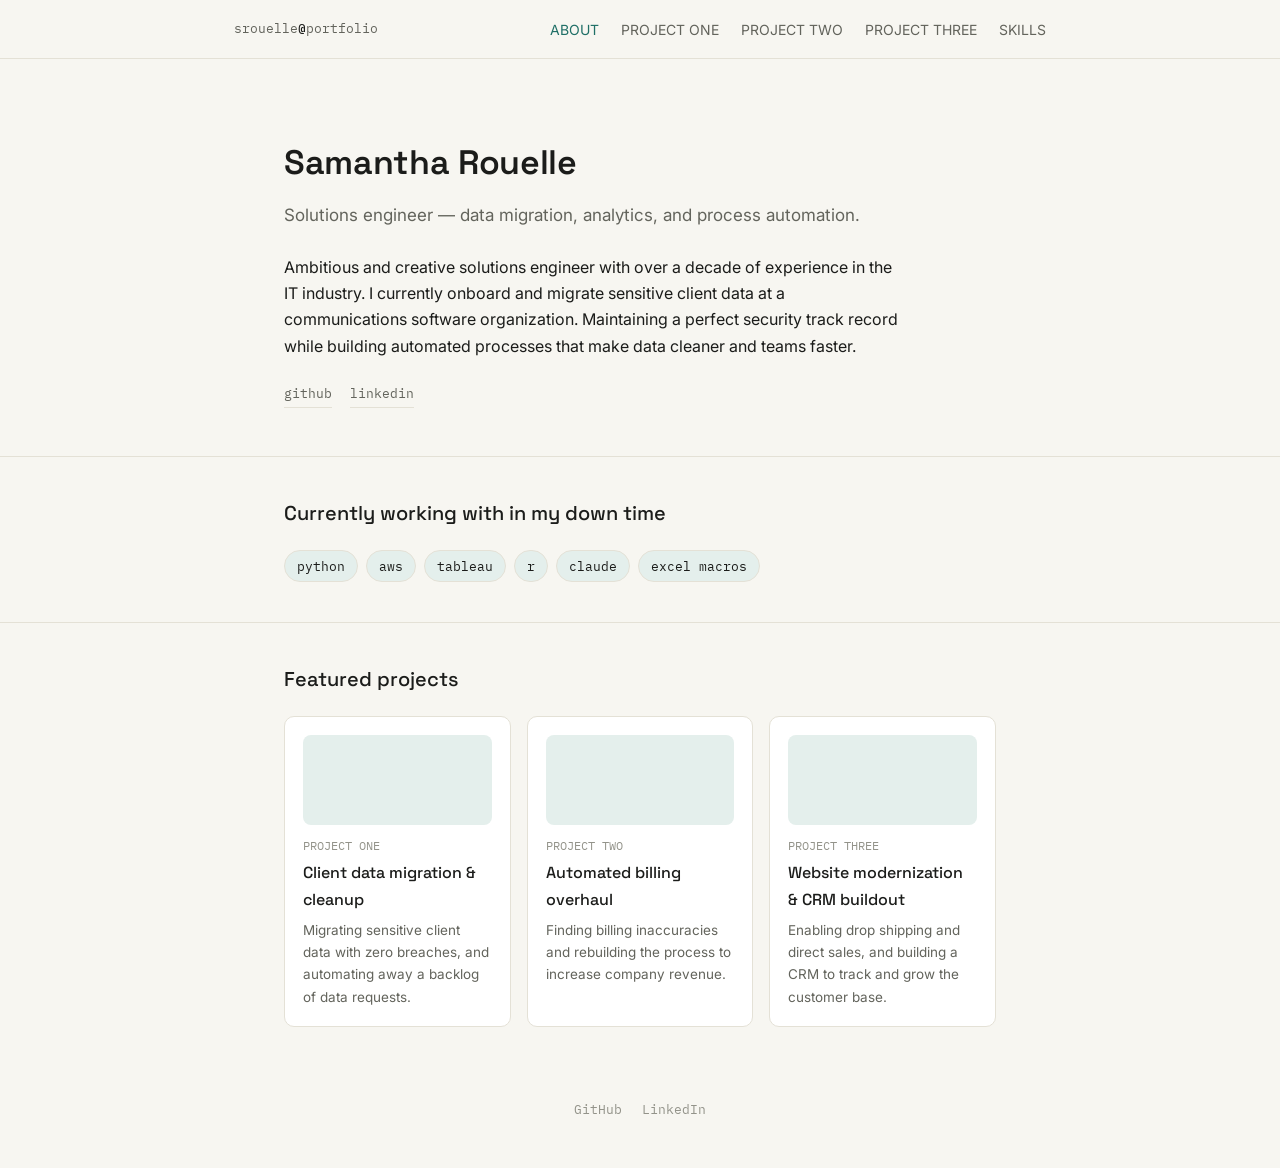
==== index.html @ 9bb2202b "Update index.html" ====
<!DOCTYPE html>
<html lang="en">
<head>
<meta charset="UTF-8">
<meta name="viewport" content="width=device-width, initial-scale=1.0">
<title>Samantha Rouelle — Solutions Engineer</title>
<link rel="stylesheet" href="style.css">
</head>
<body>

<nav class="site-nav">
  <div class="wrap">
    <div class="brand">srouelle<strong>@</strong>portfolio<strong></strong></div>
    <ul>
      <li><a href="index.html" aria-current="page">ABOUT</a></li>
      <li><a href="project1.html">PROJECT ONE</a></li>
      <li><a href="project2.html">PROJECT TWO</a></li>
      <li><a href="project3.html">PROJECT THREE</a></li>
      <li><a href="skills.html">SKILLS</a></li>
    </ul>
  </div>
</nav>

<header class="hero">
  <div class="wrap">
    <p class="eyebrow"></p>
    <h1>Samantha Rouelle</h1>
    <p class="role">Solutions engineer — data migration, analytics, and process automation.</p>
    <p class="bio">
Ambitious and creative solutions engineer with over a decade of experience in the IT industry.
      I currently onboard and migrate sensitive client data at a communications software organization.
    Maintaining a perfect security track record while building automated processes that make data cleaner and teams faster.
    </p>
    <div class="links-row">
      <a href="https://github.com/srouelle" target="_blank" rel="noopener">github</a>
      <a href="https://www.linkedin.com/in/samantha-rouelle-526ba9296/" target="_blank" rel="noopener">linkedin</a>
    </div>
  </div>
</header>

<section class="block">
  <div class="wrap">
    <h2 class="section-title">Currently working with in my down time</h2>
    <div class="tags">
      <span class="tag">python</span>
      <span class="tag">aws</span>
      <span class="tag">tableau</span>
      <span class="tag">r</span>
      <span class="tag">claude</span>
      <span class="tag">excel macros</span>
    </div>
  </div>
</section>

<section class="block">
  <div class="wrap">
    <h2 class="section-title">Featured projects</h2>
    <div class="card-grid">
      <a class="card" href="project1.html">
        <div class="thumb"></div>
        <p class="card-eyebrow">PROJECT ONE</p>
        <h3>Client data migration &amp; cleanup</h3>
        <p>Migrating sensitive client data with zero breaches, and automating away a backlog of data requests.</p>
      </a>
      <a class="card" href="project2.html">
        <div class="thumb"></div>
        <p class="card-eyebrow">PROJECT TWO</p>
        <h3>Automated billing overhaul</h3>
        <p>Finding billing inaccuracies and rebuilding the process to increase company revenue.</p>
      </a>
      <a class="card" href="project3.html">
        <div class="thumb"></div>
        <p class="card-eyebrow">PROJECT THREE</p>
        <h3>Website modernization &amp; CRM buildout</h3>
        <p>Enabling drop shipping and direct sales, and building a CRM to track and grow the customer base.</p>
      </a>
    </div>
  </div>
</section>

<footer>
  <div class="wrap">
    <div class="foot-links">
      <a href="https://github.com/srouelle" target="_blank" rel="noopener">GitHub</a>
      <a href="https://www.linkedin.com/in/samantha-rouelle-526ba9296/" target="_blank" rel="noopener">LinkedIn</a>
    </div>
  </div>
</footer>

</body>
</html>
---- style.css ----
@import url('https://fonts.googleapis.com/css2?family=Space+Grotesk:wght@500;600&family=Inter:wght@400;500&family=IBM+Plex+Mono:wght@400;500&display=swap');

:root {
  --bg: #F7F6F1;
  --surface: #FFFFFF;
  --text-primary: #1B1C1A;
  --text-secondary: #63645C;
  --text-muted: #93938A;
  --accent: #1F6F66;
  --accent-soft: #E4EFEC;
  --border: #E4E1D6;
  --font-display: 'Space Grotesk', sans-serif;
  --font-body: 'Inter', sans-serif;
  --font-mono: 'IBM Plex Mono', monospace;
  --radius: 10px;
  --max-width: 760px;
}

* { box-sizing: border-box; }

body {
  margin: 0;
  background: var(--bg);
  color: var(--text-primary);
  font-family: var(--font-body);
  font-size: 16px;
  line-height: 1.65;
  -webkit-font-smoothing: antialiased;
}

a { color: inherit; text-decoration: none; }

.wrap {
  max-width: var(--max-width);
  margin: 0 auto;
  padding: 0 24px;
}

/* Nav */
.site-nav {
  border-bottom: 1px solid var(--border);
  position: sticky;
  top: 0;
  background: rgba(247, 246, 241, 0.92);
  backdrop-filter: blur(6px);
  z-index: 10;
}

.site-nav .wrap {
  display: flex;
  align-items: center;
  justify-content: space-between;
  padding-top: 16px;
  padding-bottom: 16px;
  max-width: 860px;
}

.site-nav .brand {
  font-family: var(--font-mono);
  font-size: 13px;
  color: var(--text-secondary);
}

.site-nav .brand strong {
  color: var(--text-primary);
  font-weight: 500;
}

.site-nav ul {
  list-style: none;
  display: flex;
  gap: 22px;
  margin: 0;
  padding: 0;
}

.site-nav a {
  font-size: 14px;
  color: var(--text-secondary);
  transition: color 0.15s ease;
}

.site-nav a:hover,
.site-nav a[aria-current="page"] {
  color: var(--accent);
}

/* Eyebrow / mono labels */
.eyebrow {
  font-family: var(--font-mono);
  font-size: 13px;
  color: var(--accent);
  margin: 0 0 12px;
}

/* Hero */
.hero {
  padding: 64px 0 48px;
  border-bottom: 1px solid var(--border);
}

.hero h1 {
  font-family: var(--font-display);
  font-weight: 600;
  font-size: 34px;
  margin: 0 0 10px;
  letter-spacing: -0.01em;
}

.hero .role {
  font-size: 17px;
  color: var(--text-secondary);
  margin: 0 0 24px;
}

.hero .bio {
  max-width: 620px;
  color: var(--text-primary);
}

.links-row {
  display: flex;
  gap: 18px;
  margin-top: 24px;
  font-family: var(--font-mono);
  font-size: 13px;
}

.links-row a {
  color: var(--text-secondary);
  border-bottom: 1px solid var(--border);
  padding-bottom: 2px;
}

.links-row a:hover { color: var(--accent); border-color: var(--accent); }

/* Sections */
section.block {
  padding: 40px 0;
  border-bottom: 1px solid var(--border);
}

section.block:last-of-type { border-bottom: none; }

h2.section-title {
  font-family: var(--font-display);
  font-weight: 500;
  font-size: 20px;
  margin: 0 0 20px;
}

/* Tag pills */
.tags {
  display: flex;
  flex-wrap: wrap;
  gap: 8px;
}

.tag {
  font-family: var(--font-mono);
  font-size: 12.5px;
  color: var(--text-primary);
  background: var(--accent-soft);
  border: 1px solid var(--border);
  border-radius: 999px;
  padding: 5px 12px;
}

/* Skill groups */
.skill-group { margin-bottom: 32px; }
.skill-group:last-child { margin-bottom: 0; }
.skill-group h3 {
  font-family: var(--font-mono);
  font-weight: 400;
  font-size: 13px;
  color: var(--text-muted);
  margin: 0 0 12px;
  text-transform: lowercase;
}

/* Project cards grid */
.card-grid {
  display: grid;
  grid-template-columns: repeat(auto-fit, minmax(200px, 1fr));
  gap: 16px;
}

.card {
  background: var(--surface);
  border: 1px solid var(--border);
  border-radius: var(--radius);
  padding: 18px;
  transition: border-color 0.15s ease, transform 0.15s ease;
}

.card:hover {
  border-color: var(--accent);
  transform: translateY(-2px);
}

.card .thumb {
  height: 90px;
  background: var(--accent-soft);
  border-radius: 8px;
  margin-bottom: 12px;
}

.card .card-eyebrow {
  font-family: var(--font-mono);
  font-size: 11.5px;
  color: var(--text-muted);
  margin: 0 0 4px;
}

.card h3 {
  font-family: var(--font-display);
  font-weight: 500;
  font-size: 16px;
  margin: 0 0 6px;
}

.card p {
  font-size: 13.5px;
  color: var(--text-secondary);
  margin: 0;
}

/* Project page specifics */
.project-hero {
  padding: 56px 0 36px;
  border-bottom: 1px solid var(--border);
}

.project-hero h1 {
  font-family: var(--font-display);
  font-weight: 600;
  font-size: 30px;
  margin: 0 0 10px;
}

.project-hero .summary {
  font-size: 16px;
  color: var(--text-secondary);
  max-width: 600px;
  margin: 0 0 20px;
}

.meta-row {
  display: flex;
  flex-wrap: wrap;
  gap: 10px;
  align-items: center;
}

.meta-links {
  display: flex;
  gap: 16px;
  font-family: var(--font-mono);
  font-size: 13px;
  margin-top: 18px;
}

.meta-links a {
  color: var(--accent);
  border-bottom: 1px solid var(--accent);
  padding-bottom: 1px;
}

.media-placeholder {
  height: 280px;
  background: var(--accent-soft);
  border: 1px dashed var(--border);
  border-radius: var(--radius);
  display: flex;
  align-items: center;
  justify-content: center;
  font-family: var(--font-mono);
  font-size: 13px;
  color: var(--text-muted);
  margin: 8px 0 0;
}

.stage {
  margin-bottom: 24px;
}

.stage:last-child { margin-bottom: 0; }

.stage h3 {
  font-family: var(--font-mono);
  font-weight: 500;
  font-size: 13px;
  color: var(--accent);
  margin: 0 0 8px;
  text-transform: lowercase;
}

.stage p { margin: 0; color: var(--text-primary); }

.back-link {
  display: inline-block;
  margin-top: 40px;
  font-family: var(--font-mono);
  font-size: 13px;
  color: var(--text-secondary);
}

.back-link:hover { color: var(--accent); }

/* Footer */
footer {
  padding: 32px 0 48px;
  text-align: center;
}

footer .wrap { max-width: 860px; }

footer .foot-links {
  display: flex;
  justify-content: center;
  gap: 20px;
  font-family: var(--font-mono);
  font-size: 12.5px;
  color: var(--text-muted);
}

footer .foot-links a:hover { color: var(--accent); }

/* Responsive */
@media (max-width: 600px) {
  .site-nav .wrap { flex-direction: column; align-items: flex-start; gap: 12px; }
  .site-nav ul { gap: 14px; flex-wrap: wrap; }
  .hero h1 { font-size: 28px; }
}

/* Reduced motion */
@media (prefers-reduced-motion: reduce) {
  .card { transition: none; }
}

/* Focus visibility */
a:focus-visible {
  outline: 2px solid var(--accent);
  outline-offset: 2px;
  border-radius: 2px;
}
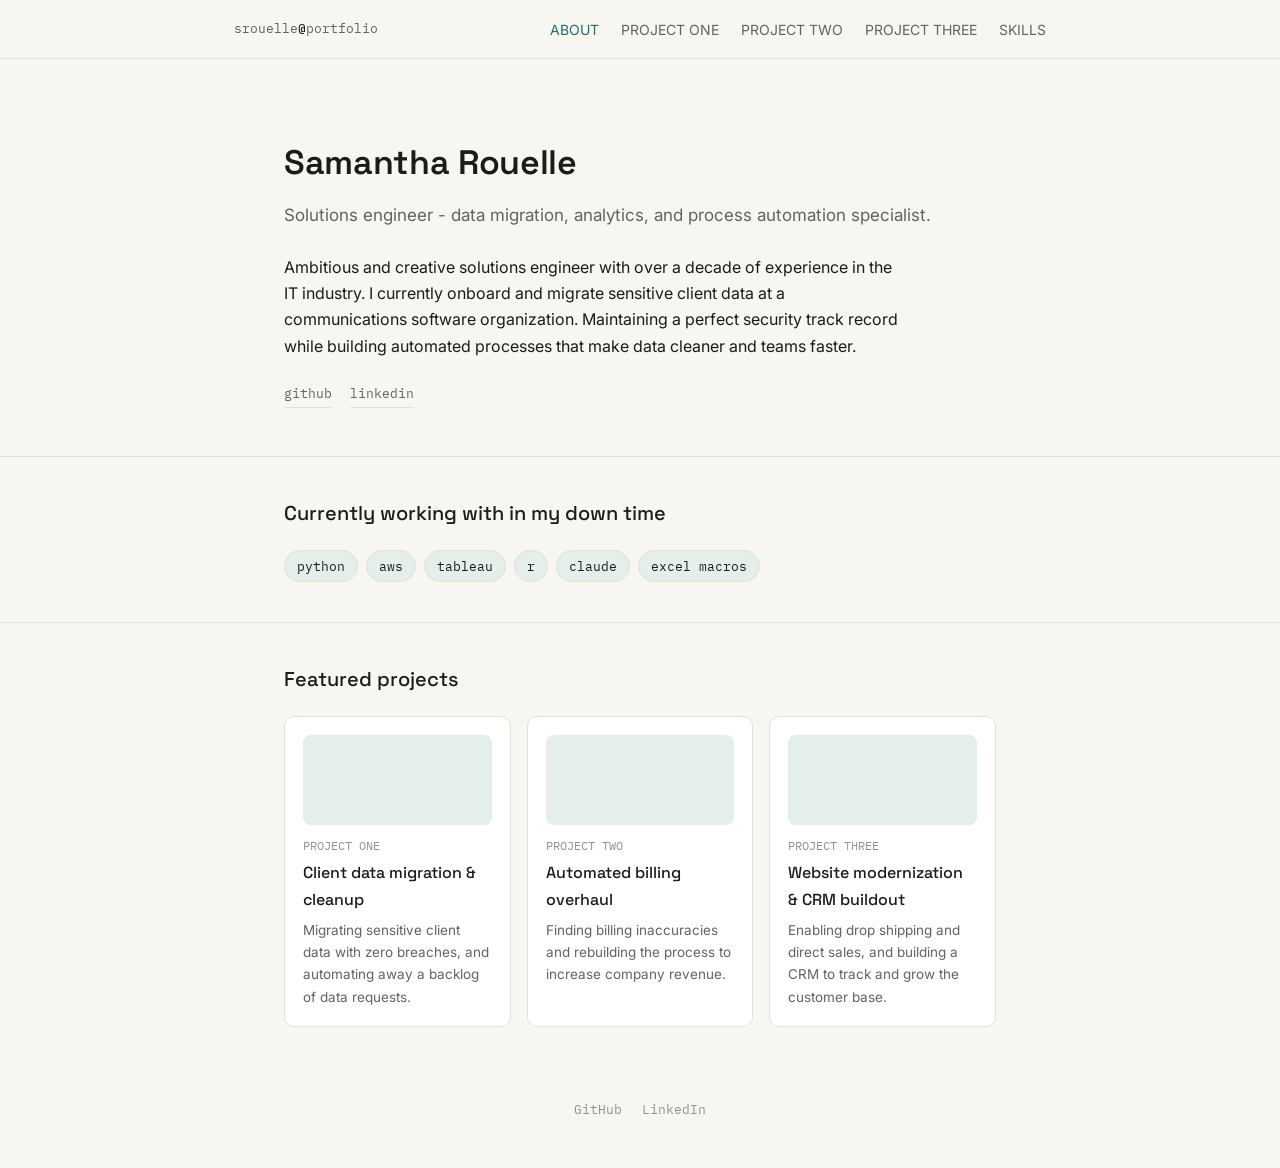
==== commit be441a2d: "Update index.html" ====
--- a/index.html
+++ b/index.html
@@ -3,7 +3,7 @@
 <head>
 <meta charset="UTF-8">
 <meta name="viewport" content="width=device-width, initial-scale=1.0">
-<title>Samantha Rouelle — Solutions Engineer</title>
+<title>Samantha Rouelle - Solutions Engineer</title>
 <link rel="stylesheet" href="style.css">
 </head>
 <body>
@@ -25,7 +25,7 @@
   <div class="wrap">
     <p class="eyebrow"></p>
     <h1>Samantha Rouelle</h1>
-    <p class="role">Solutions engineer — data migration, analytics, and process automation.</p>
+    <p class="role">Solutions engineer - data migration, analytics, and process automation specialist.</p>
     <p class="bio">
 Ambitious and creative solutions engineer with over a decade of experience in the IT industry.
       I currently onboard and migrate sensitive client data at a communications software organization.
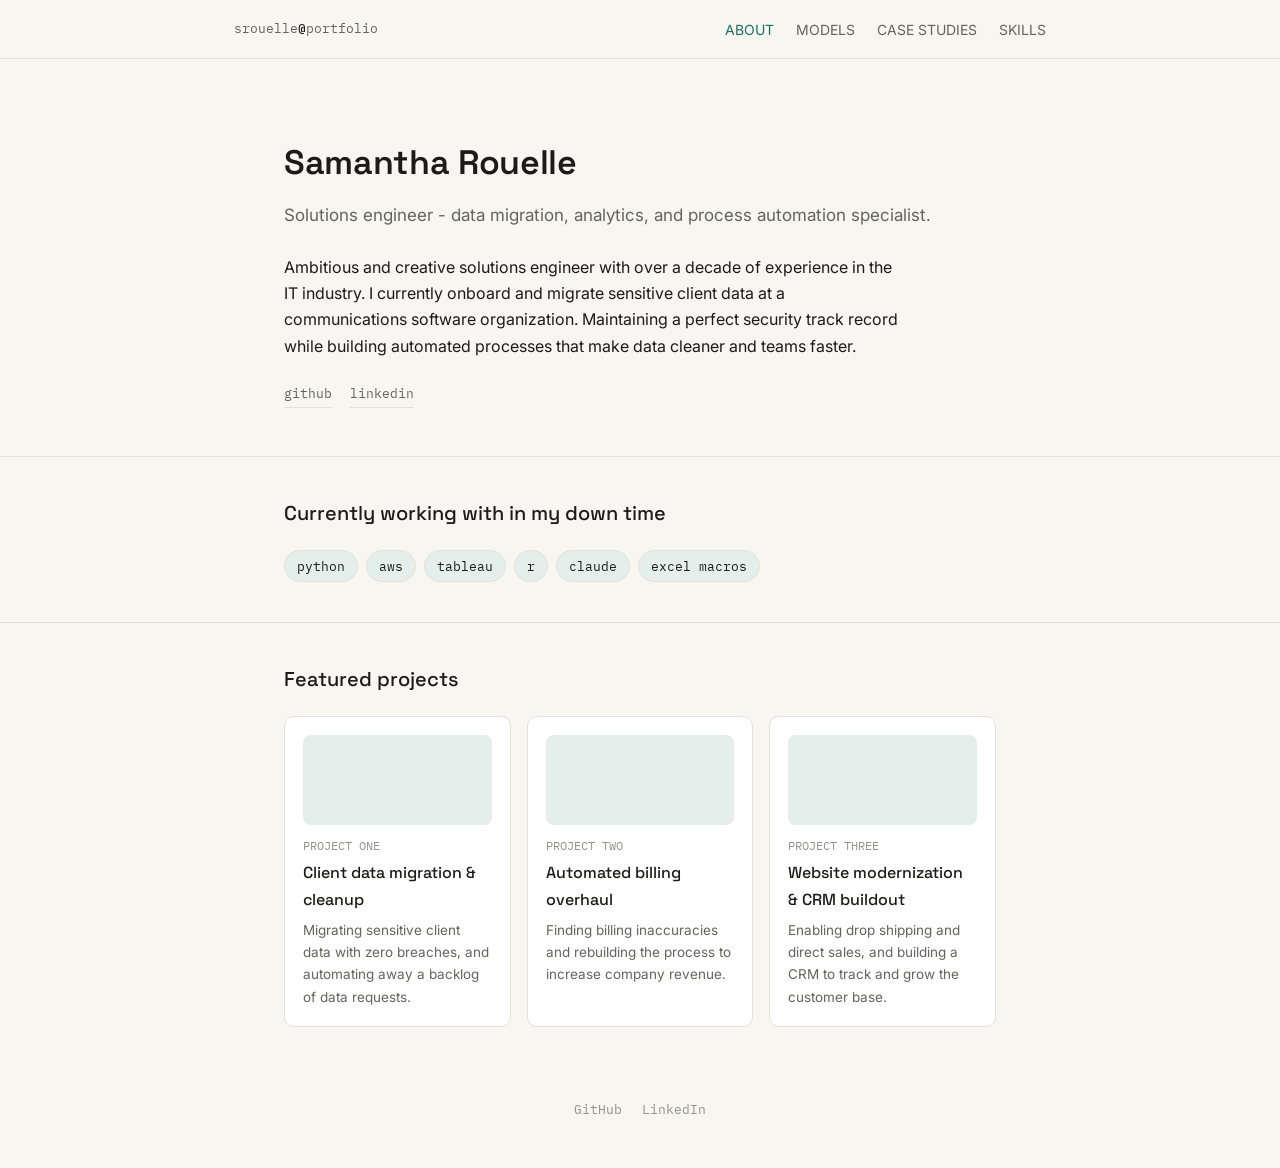
==== commit 820bffb6: "Update index.html" ====
--- a/index.html
+++ b/index.html
@@ -13,9 +13,8 @@
     <div class="brand">srouelle<strong>@</strong>portfolio<strong></strong></div>
     <ul>
       <li><a href="index.html" aria-current="page">ABOUT</a></li>
-      <li><a href="project1.html">PROJECT ONE</a></li>
-      <li><a href="project2.html">PROJECT TWO</a></li>
-      <li><a href="project3.html">PROJECT THREE</a></li>
+      <li><a href="models.html">MODELS</a></li>
+      <li><a href="cases.html">CASE STUDIES</a></li>
       <li><a href="skills.html">SKILLS</a></li>
     </ul>
   </div>
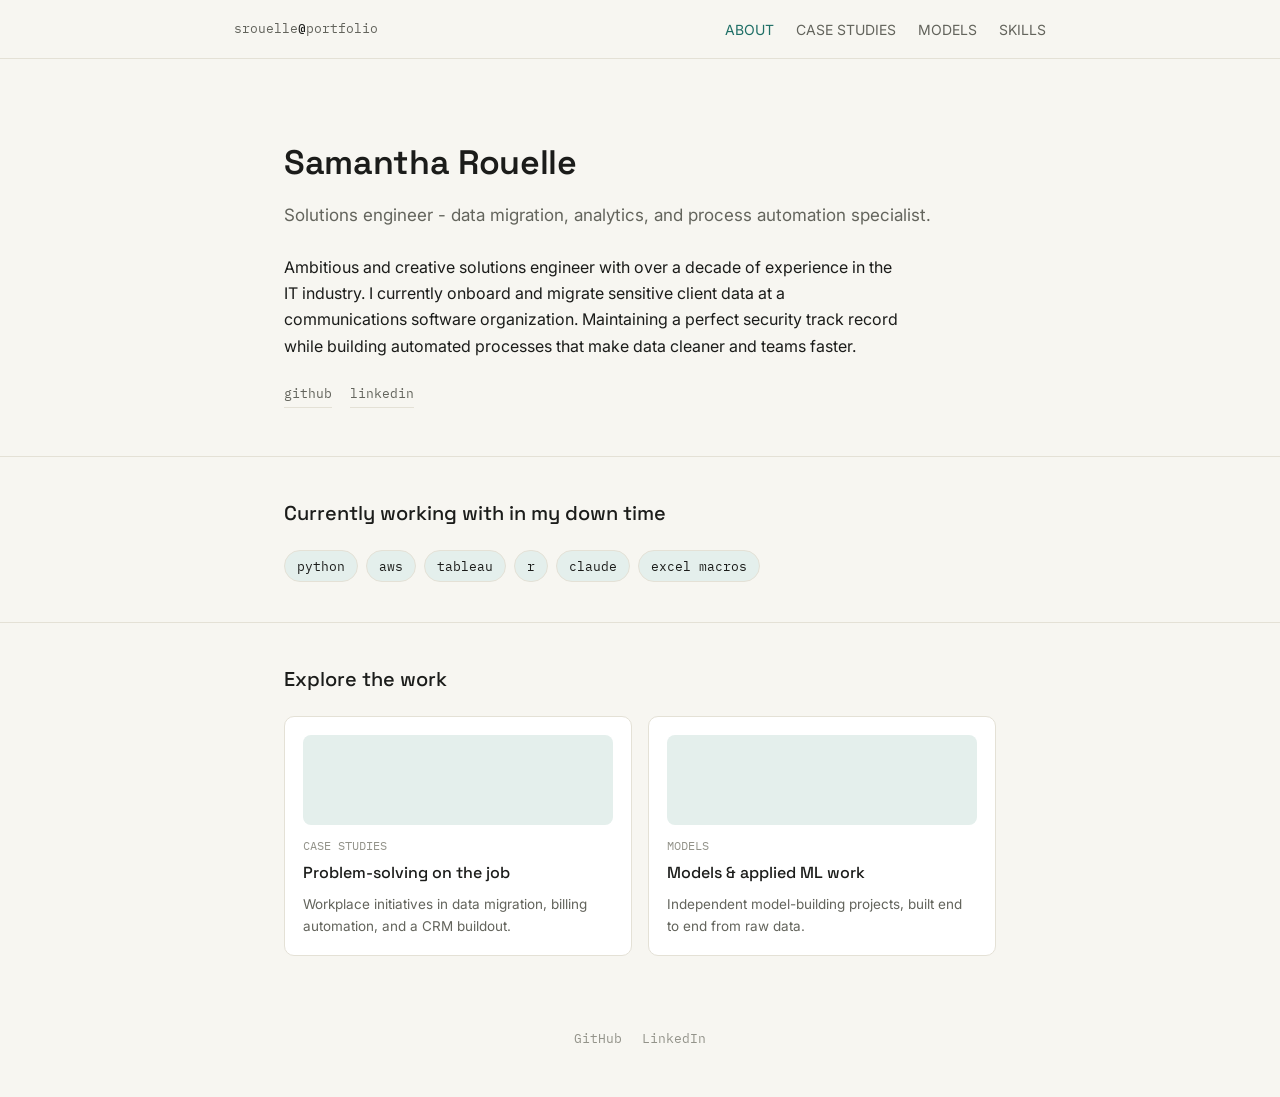
==== commit 0364a0c6: "Add files via upload" ====
--- a/index.html
+++ b/index.html
@@ -13,8 +13,8 @@
     <div class="brand">srouelle<strong>@</strong>portfolio<strong></strong></div>
     <ul>
       <li><a href="index.html" aria-current="page">ABOUT</a></li>
+      <li><a href="cases.html">CASE STUDIES</a></li>
       <li><a href="models.html">MODELS</a></li>
-      <li><a href="cases.html">CASE STUDIES</a></li>
       <li><a href="skills.html">SKILLS</a></li>
     </ul>
   </div>
@@ -53,25 +53,19 @@
 
 <section class="block">
   <div class="wrap">
-    <h2 class="section-title">Featured projects</h2>
+    <h2 class="section-title">Explore the work</h2>
     <div class="card-grid">
-      <a class="card" href="project1.html">
+      <a class="card" href="cases.html">
         <div class="thumb"></div>
-        <p class="card-eyebrow">PROJECT ONE</p>
-        <h3>Client data migration &amp; cleanup</h3>
-        <p>Migrating sensitive client data with zero breaches, and automating away a backlog of data requests.</p>
+        <p class="card-eyebrow">CASE STUDIES</p>
+        <h3>Problem-solving on the job</h3>
+        <p>Workplace initiatives in data migration, billing automation, and a CRM buildout.</p>
       </a>
-      <a class="card" href="project2.html">
+      <a class="card" href="models.html">
         <div class="thumb"></div>
-        <p class="card-eyebrow">PROJECT TWO</p>
-        <h3>Automated billing overhaul</h3>
-        <p>Finding billing inaccuracies and rebuilding the process to increase company revenue.</p>
-      </a>
-      <a class="card" href="project3.html">
-        <div class="thumb"></div>
-        <p class="card-eyebrow">PROJECT THREE</p>
-        <h3>Website modernization &amp; CRM buildout</h3>
-        <p>Enabling drop shipping and direct sales, and building a CRM to track and grow the customer base.</p>
+        <p class="card-eyebrow">MODELS</p>
+        <h3>Models &amp; applied ML work</h3>
+        <p>Independent model-building projects, built end to end from raw data.</p>
       </a>
     </div>
   </div>
--- a/style.css
+++ b/style.css
@@ -225,6 +225,26 @@
   margin: 0;
 }
 
+/* Placeholder cards (e.g. models coming soon) */
+.card.is-placeholder {
+  border-style: dashed;
+  cursor: default;
+}
+
+.card.is-placeholder:hover {
+  border-color: var(--border);
+  transform: none;
+}
+
+.card.is-placeholder .thumb {
+  background: var(--bg);
+  border: 1px dashed var(--border);
+}
+
+.card.is-placeholder p {
+  color: var(--text-muted);
+}
+
 /* Project page specifics */
 .project-hero {
   padding: 56px 0 36px;
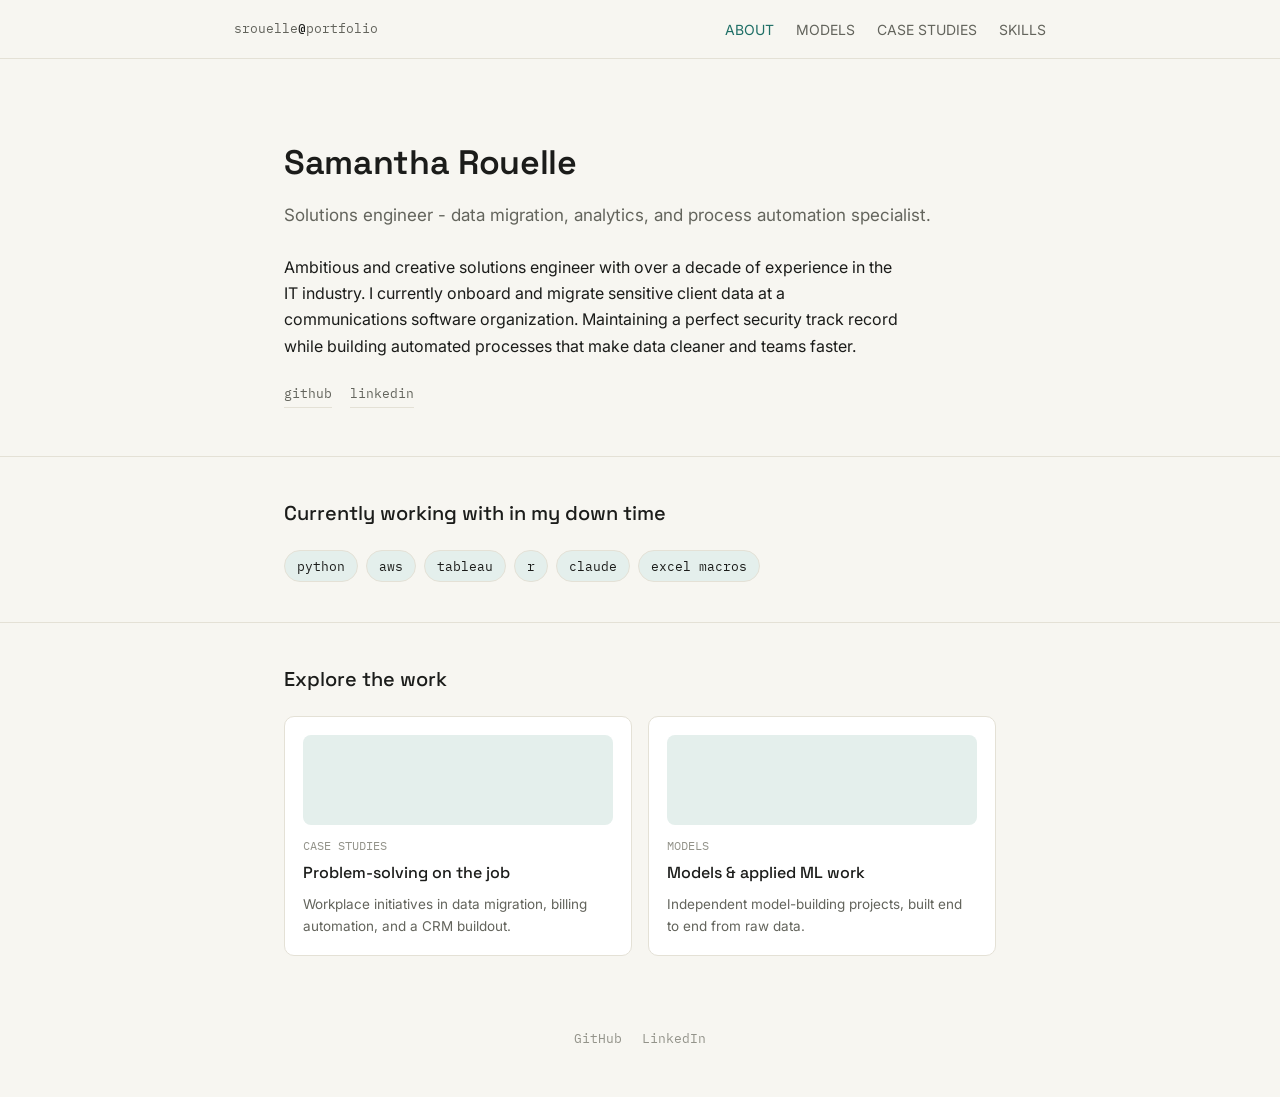
==== commit 67a4ae4a: "Update index.html" ====
--- a/index.html
+++ b/index.html
@@ -13,8 +13,8 @@
     <div class="brand">srouelle<strong>@</strong>portfolio<strong></strong></div>
     <ul>
       <li><a href="index.html" aria-current="page">ABOUT</a></li>
+      <li><a href="models.html">MODELS</a></li>
       <li><a href="cases.html">CASE STUDIES</a></li>
-      <li><a href="models.html">MODELS</a></li>
       <li><a href="skills.html">SKILLS</a></li>
     </ul>
   </div>
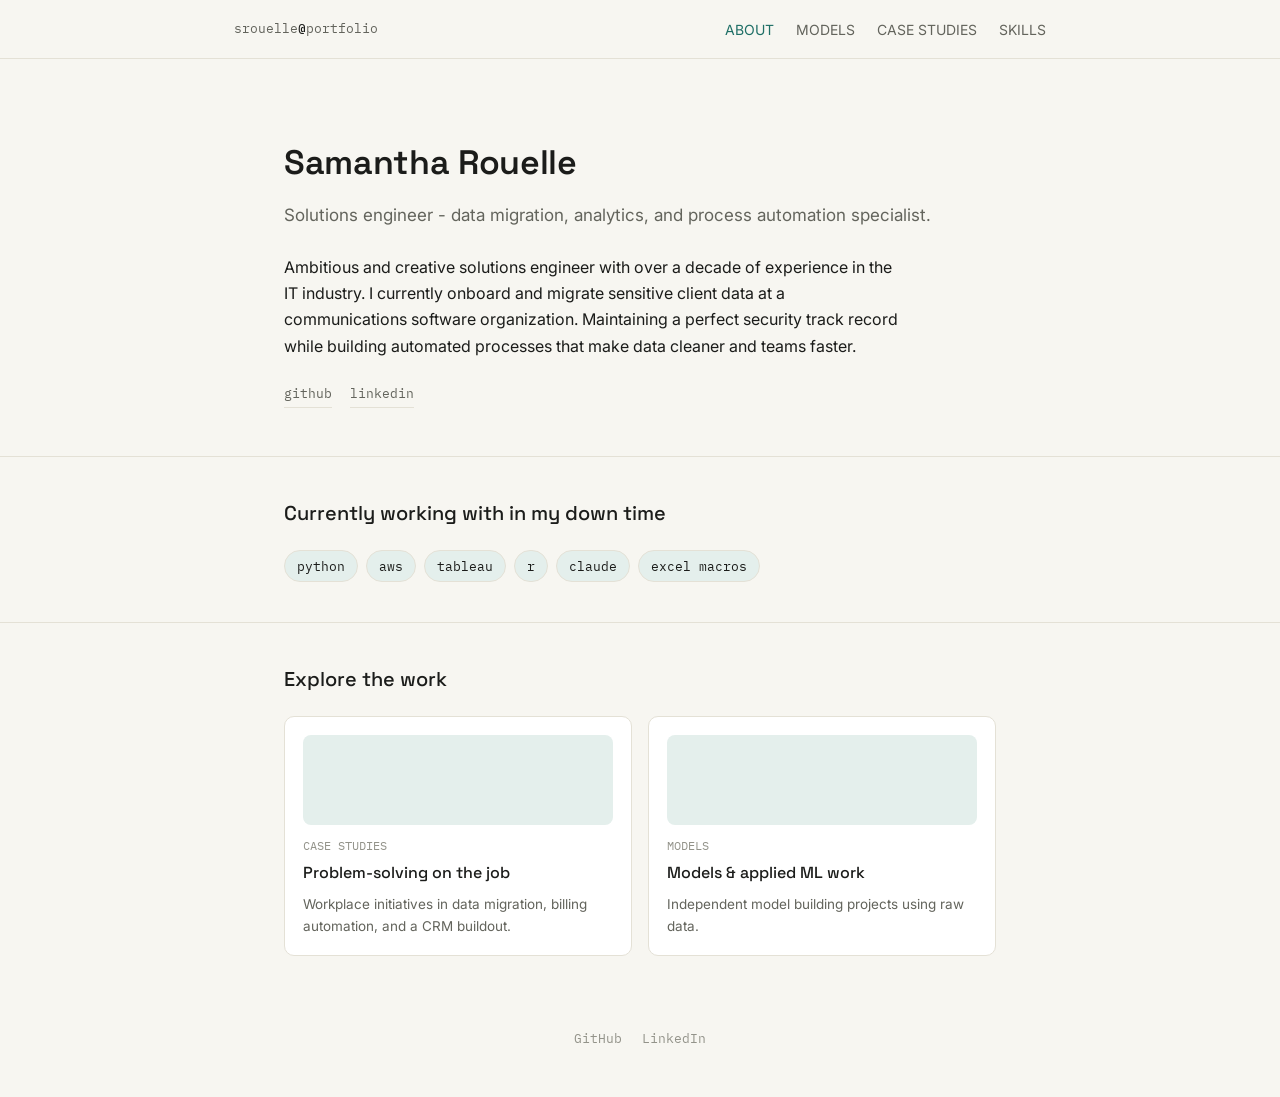
==== commit f3748538: "Update index.html" ====
--- a/index.html
+++ b/index.html
@@ -65,7 +65,7 @@
         <div class="thumb"></div>
         <p class="card-eyebrow">MODELS</p>
         <h3>Models &amp; applied ML work</h3>
-        <p>Independent model-building projects, built end to end from raw data.</p>
+        <p>Independent model building projects using raw data.</p>
       </a>
     </div>
   </div>
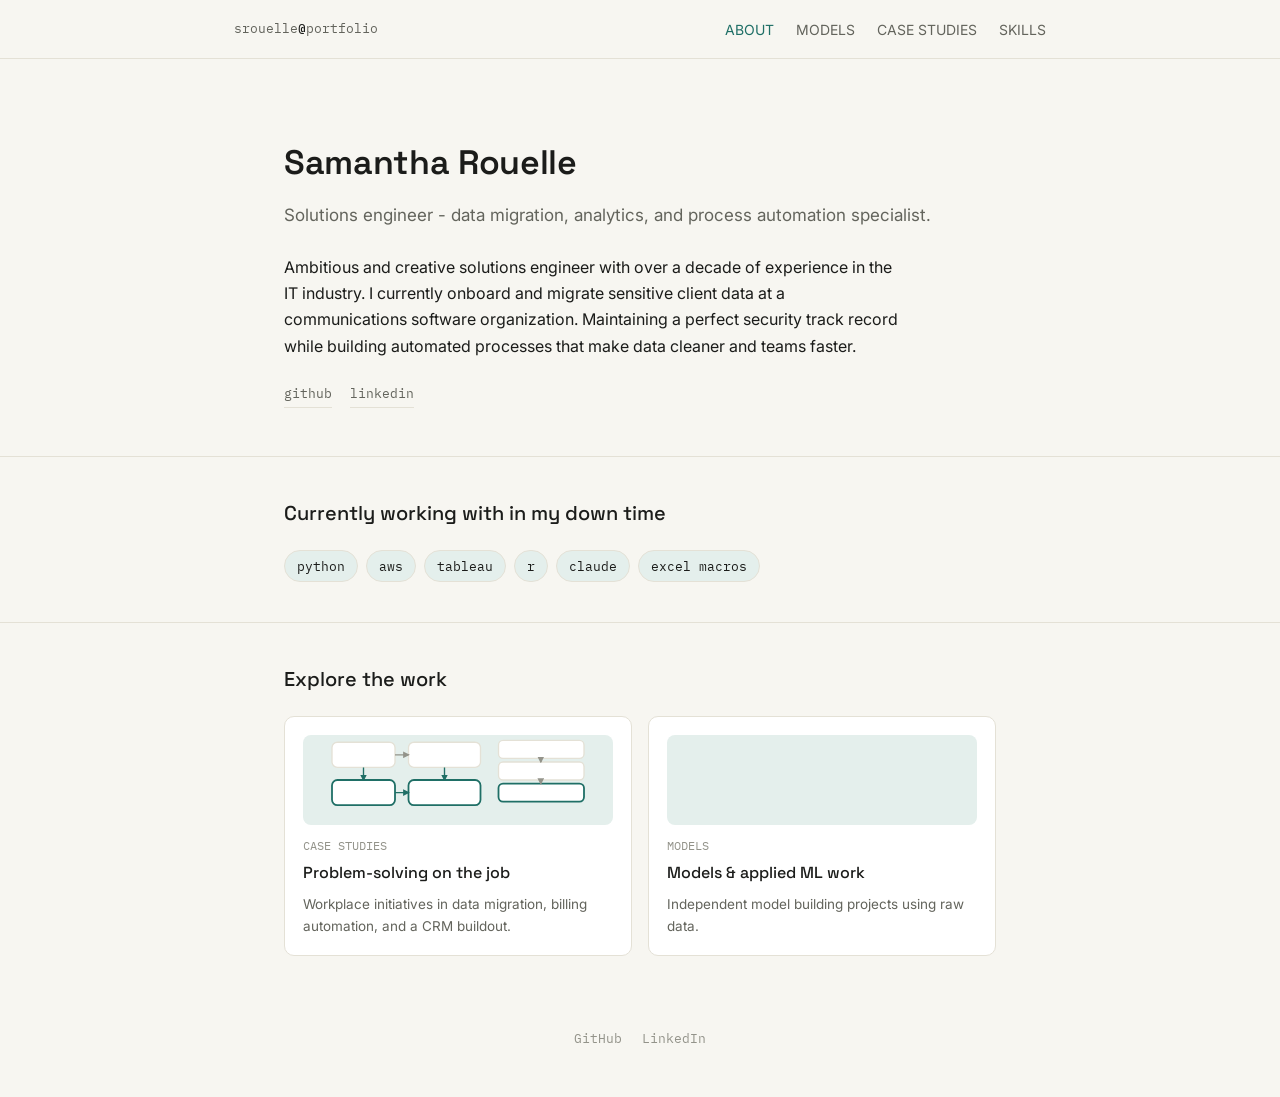
==== commit d01cce58: "Add files via upload" ====
--- a/index.html
+++ b/index.html
@@ -56,7 +56,31 @@
     <h2 class="section-title">Explore the work</h2>
     <div class="card-grid">
       <a class="card" href="cases.html">
-        <div class="thumb"></div>
+        <div class="thumb">
+          <svg viewBox="0 0 300 100" xmlns="http://www.w3.org/2000/svg" role="img" aria-label="Mini diagram: a before row of two connected boxes above an after row of two connected boxes, linked by vertical arrows, next to a small vertical stack representing a parallel workstream.">
+            <defs>
+              <marker id="idxM2arrow" viewBox="0 0 10 10" refX="8" refY="5" markerWidth="5" markerHeight="5" orient="auto-start-reverse">
+                <path d="M0,0 L10,5 L0,10 z" class="mini-arrowhead"/>
+              </marker>
+              <marker id="idxM2arrowAccent" viewBox="0 0 10 10" refX="8" refY="5" markerWidth="5" markerHeight="5" orient="auto-start-reverse">
+                <path d="M0,0 L10,5 L0,10 z" class="mini-arrowhead-accent"/>
+              </marker>
+            </defs>
+            <rect class="mini-box" x="10" y="8" width="70" height="28" rx="6"/>
+            <rect class="mini-box" x="95" y="8" width="80" height="28" rx="6"/>
+            <path class="mini-arrow" d="M80,22 L95,22" marker-end="url(#idxM2arrow)"/>
+            <rect class="mini-box-accent" x="10" y="50" width="70" height="28" rx="6"/>
+            <rect class="mini-box-accent" x="95" y="50" width="80" height="28" rx="6"/>
+            <path class="mini-arrow-accent" d="M80,64 L95,64" marker-end="url(#idxM2arrowAccent)"/>
+            <path class="mini-arrow-accent" d="M45,36 L45,50" marker-end="url(#idxM2arrowAccent)"/>
+            <path class="mini-arrow-accent" d="M135,36 L135,50" marker-end="url(#idxM2arrowAccent)"/>
+            <rect class="mini-box" x="195" y="6" width="95" height="20" rx="5"/>
+            <rect class="mini-box" x="195" y="30" width="95" height="20" rx="5"/>
+            <path class="mini-arrow" d="M242,26 L242,30" marker-end="url(#idxM2arrow)"/>
+            <rect class="mini-box-accent" x="195" y="54" width="95" height="20" rx="5"/>
+            <path class="mini-arrow" d="M242,50 L242,54" marker-end="url(#idxM2arrow)"/>
+          </svg>
+        </div>
         <p class="card-eyebrow">CASE STUDIES</p>
         <h3>Problem-solving on the job</h3>
         <p>Workplace initiatives in data migration, billing automation, and a CRM buildout.</p>
--- a/style.css
+++ b/style.css
@@ -203,7 +203,72 @@
   background: var(--accent-soft);
   border-radius: 8px;
   margin-bottom: 12px;
-}
+  overflow: hidden;
+  display: flex;
+  align-items: center;
+  justify-content: center;
+}
+
+.card .thumb svg {
+  width: 100%;
+  height: 100%;
+  display: block;
+}
+
+.card .thumb img {
+  width: 100%;
+  height: 100%;
+  object-fit: cover;
+  display: block;
+}
+
+/* Placeholder cards (e.g. models coming soon) */
+.card.is-placeholder {
+  border-style: dashed;
+  cursor: default;
+}
+
+.card.is-placeholder:hover {
+  border-color: var(--border);
+  transform: none;
+}
+
+.card.is-placeholder .thumb {
+  background: var(--bg);
+  border: 1px dashed var(--border);
+}
+
+.card.is-placeholder p {
+  color: var(--text-muted);
+}
+
+/* Mini diagram shapes (card thumbnails) */
+.mini-box {
+  fill: var(--surface);
+  stroke: var(--border);
+  stroke-width: 1.5;
+}
+
+.mini-box-accent {
+  fill: var(--surface);
+  stroke: var(--accent);
+  stroke-width: 2;
+}
+
+.mini-arrow {
+  stroke: var(--text-muted);
+  stroke-width: 1.5;
+  fill: none;
+}
+
+.mini-arrow-accent {
+  stroke: var(--accent);
+  stroke-width: 1.5;
+  fill: none;
+}
+
+.mini-arrowhead { fill: var(--text-muted); }
+.mini-arrowhead-accent { fill: var(--accent); }
 
 .card .card-eyebrow {
   font-family: var(--font-mono);
@@ -225,26 +290,6 @@
   margin: 0;
 }
 
-/* Placeholder cards (e.g. models coming soon) */
-.card.is-placeholder {
-  border-style: dashed;
-  cursor: default;
-}
-
-.card.is-placeholder:hover {
-  border-color: var(--border);
-  transform: none;
-}
-
-.card.is-placeholder .thumb {
-  background: var(--bg);
-  border: 1px dashed var(--border);
-}
-
-.card.is-placeholder p {
-  color: var(--text-muted);
-}
-
 /* Project page specifics */
 .project-hero {
   padding: 56px 0 36px;
@@ -300,6 +345,106 @@
   margin: 8px 0 0;
 }
 
+/* Diagram card (replaces media-placeholder once a diagram is added) */
+.diagram-card {
+  background: var(--surface);
+  border: 1px solid var(--border);
+  border-radius: var(--radius);
+  padding: 22px 22px 18px;
+  margin: 8px 0 0;
+}
+
+.diagram-card svg {
+  width: 100%;
+  height: auto;
+  display: block;
+}
+
+.dg-box {
+  fill: var(--surface);
+  stroke: var(--border);
+  stroke-width: 1.5;
+}
+
+.dg-box-accent {
+  fill: var(--accent-soft);
+  stroke: var(--accent);
+  stroke-width: 1.5;
+}
+
+.dg-title {
+  font-family: var(--font-mono);
+  font-size: 11px;
+  font-weight: 500;
+  fill: var(--text-primary);
+}
+
+.dg-text {
+  font-family: var(--font-mono);
+  font-size: 10.5px;
+  fill: var(--text-secondary);
+}
+
+.dg-label {
+  font-family: var(--font-mono);
+  font-size: 10px;
+  fill: var(--accent);
+}
+
+.dg-arrow {
+  stroke: var(--text-muted);
+  stroke-width: 1.5;
+  fill: none;
+}
+
+.dg-arrow-dashed {
+  stroke: var(--accent);
+  stroke-width: 1.5;
+  stroke-dasharray: 3 3;
+  fill: none;
+}
+
+.dg-arrowhead { fill: var(--text-muted); }
+.dg-arrowhead-accent { fill: var(--accent); }
+
+.diagram-caption {
+  font-family: var(--font-mono);
+  font-size: 11.5px;
+  color: var(--text-muted);
+  text-align: center;
+  margin: 14px 0 0;
+}
+
+/* Figure gallery (model pages with real chart/report images) */
+.figure-grid {
+  display: flex;
+  flex-direction: column;
+  gap: 20px;
+}
+
+.figure-card {
+  background: var(--surface);
+  border: 1px solid var(--border);
+  border-radius: var(--radius);
+  padding: 16px;
+}
+
+.figure-card img {
+  width: 100%;
+  height: auto;
+  border-radius: 6px;
+  display: block;
+  border: 1px solid var(--border);
+}
+
+.figure-caption {
+  font-family: var(--font-mono);
+  font-size: 11.5px;
+  color: var(--text-muted);
+  margin: 12px 4px 0;
+  line-height: 1.5;
+}
+
 .stage {
   margin-bottom: 24px;
 }
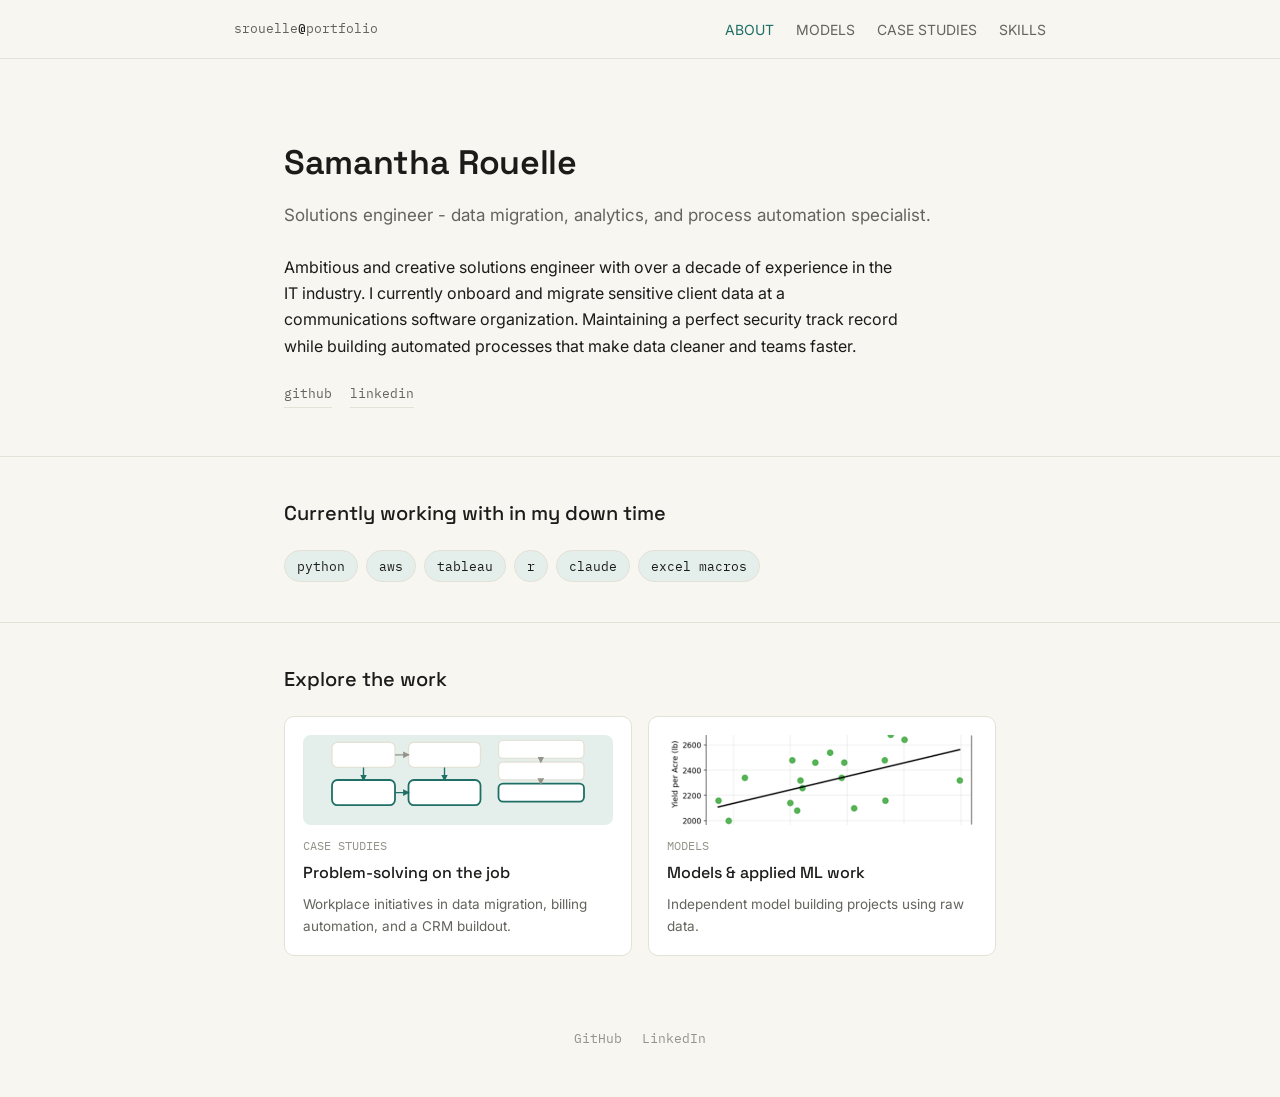
==== commit f0336e61: "Add files via upload" ====
--- a/index.html
+++ b/index.html
@@ -86,7 +86,9 @@
         <p>Workplace initiatives in data migration, billing automation, and a CRM buildout.</p>
       </a>
       <a class="card" href="models.html">
-        <div class="thumb"></div>
+        <div class="thumb">
+          <img src="almond2.png" alt="">
+        </div>
         <p class="card-eyebrow">MODELS</p>
         <h3>Models &amp; applied ML work</h3>
         <p>Independent model building projects using raw data.</p>
--- a/style.css
+++ b/style.css
@@ -429,11 +429,16 @@
   padding: 16px;
 }
 
+.figure-card {
+  text-align: center;
+}
+
 .figure-card img {
   width: 100%;
+  max-width: 460px;
   height: auto;
   border-radius: 6px;
-  display: block;
+  display: inline-block;
   border: 1px solid var(--border);
 }
 
@@ -443,6 +448,7 @@
   color: var(--text-muted);
   margin: 12px 4px 0;
   line-height: 1.5;
+  text-align: left;
 }
 
 .stage {
